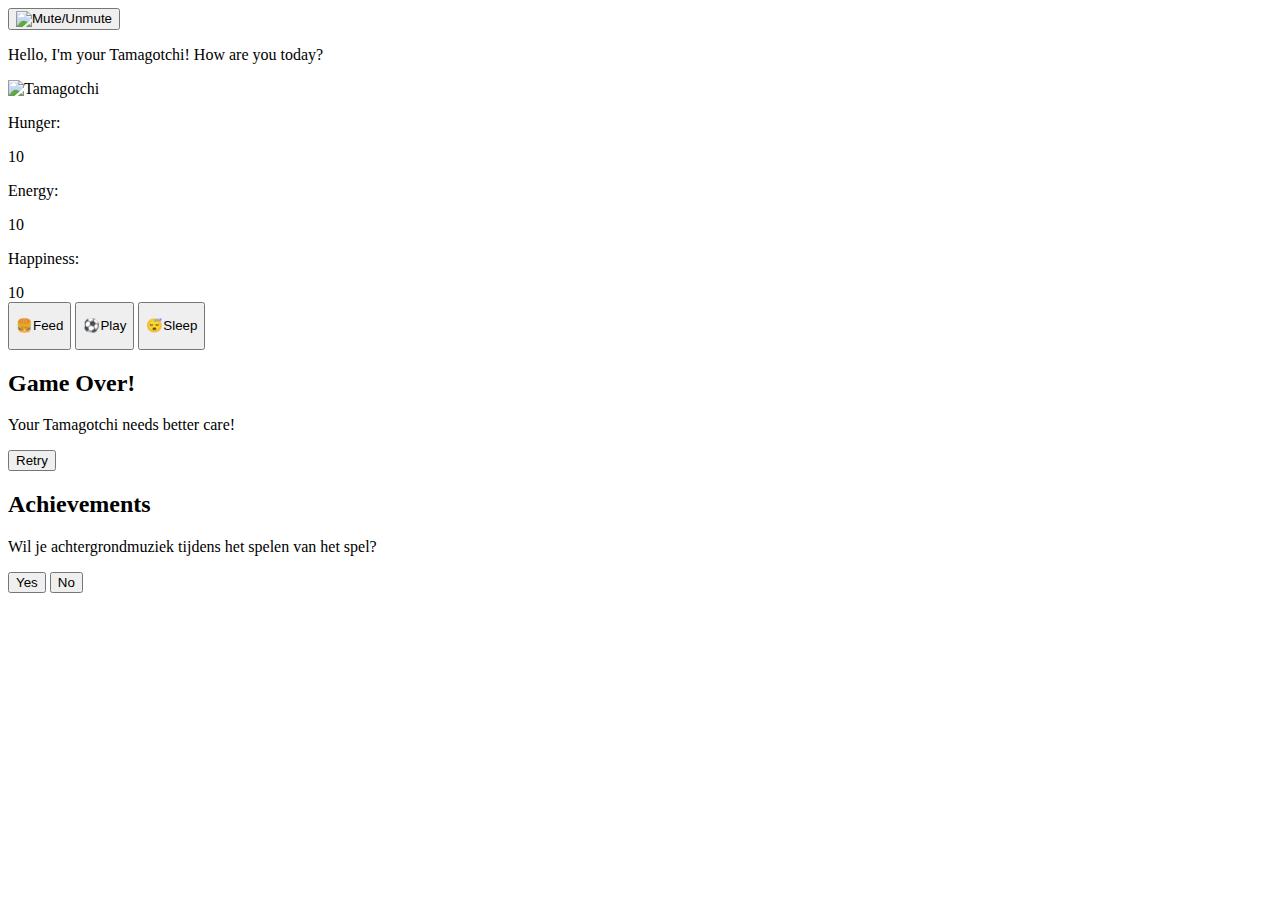
==== index.html @ 39789593 "Add files via upload" ====
<!DOCTYPE html>
<html lang="en">
<head>
    <meta charset="UTF-8">
    <meta name="viewport" content="width=device-width, initial-scale=1.0">
    <title>Tamagotchi Project</title>
    <link rel="stylesheet" href="style.css">    
</head>
<body>

    <header>
        <button class="mute-button" onclick="toggleMute()">
            <img id="mute-icon" src="unmute-icon.png" alt="Mute/Unmute">
        </button>
        
    </header>



    <section class="chatbox">   
        <p id="tamagotchi-chat">Hello, I'm your Tamagotchi! How are you today?</p>
    </section>
    
    <section class="tamagotchi-container">
        <section class="screen">
            <img id="tamagotchi-image" src="StartTM.png" alt="Tamagotchi">
        </section>
        <section class="status-bars">
            <section class="bar-container">
                <p>Hunger:</p>
                <section class="bar">
                    <section id="hunger-bar" class="fill" style="width: 100%;">
                        <span id="hunger-value">10</span>
                    </section>
                </section>
                <p>Energy:</p>
                <section class="bar">
                    <section id="energy-bar" class="fill" style="width: 100%;">
                        <span id="energy-value">10</span>
                    </section>
                </section>
                <p>Happiness:</p>
                <section class="bar">
                    <section id="happiness-bar" class="fill" style="width: 100%;">
                        <span id="happiness-value">10</span>
                    </section>
                </section>
            </section>
        </section>

        <section class="buttons">
            <button class="button" onclick="feed()">
                <p class="Feed">🍔Feed</p>
            </button>
            <button class="button" onclick="play()">
                <p class="Play">⚽Play</p>
            </button>
            <button class="button" onclick="sleep()">
                <p class="Wash">😴Sleep</p>
            </button>
        </section>
        <section class="game-over" id="game-over">
            <h2>Game Over!</h2>
            <p>Your Tamagotchi needs better care!</p>
            <button onclick="retry()">Retry</button>
        </section>
    </section>
    
    <section class="achievements">
        <h2>Achievements</h2>
        <ul id="achievement-list">
          
        </ul>
    </section>
    <script src="script.js"></script>
</body>
</html>
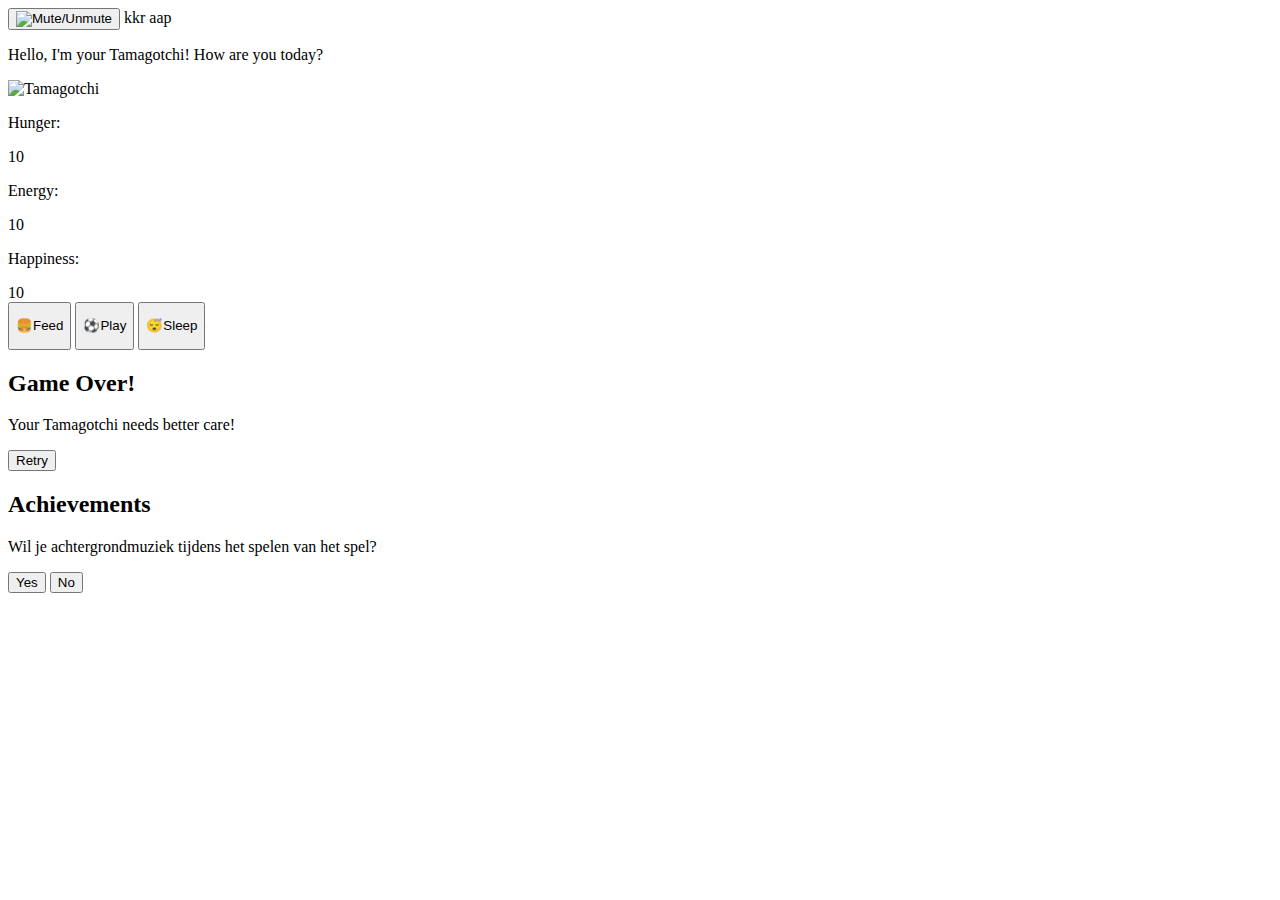
==== commit b5813166: "test" ====
--- a/index.html
+++ b/index.html
@@ -12,7 +12,7 @@
         <button class="mute-button" onclick="toggleMute()">
             <img id="mute-icon" src="unmute-icon.png" alt="Mute/Unmute">
         </button>
-        
+        kkr aap
     </header>
 
 
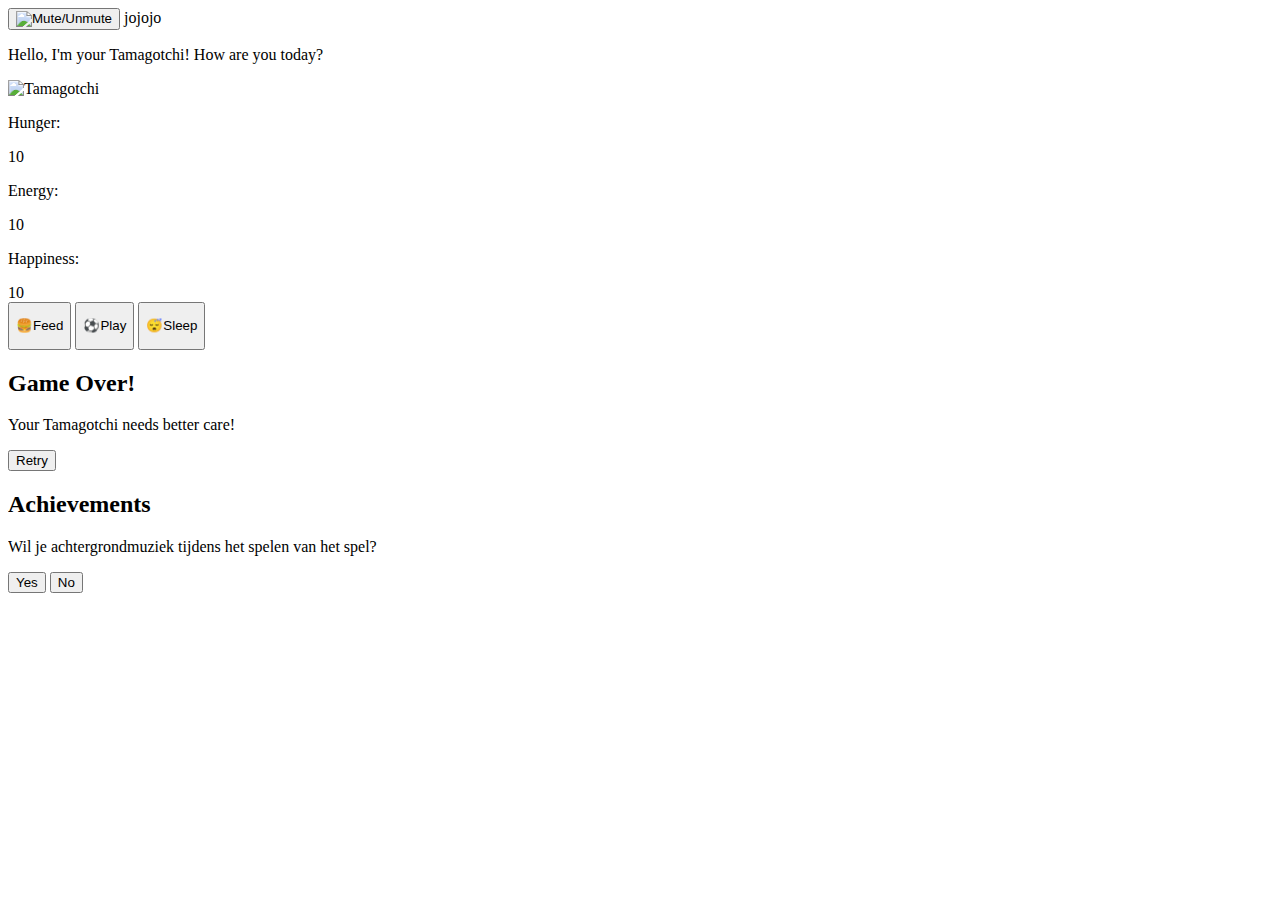
==== commit 4b816bba: "test" ====
--- a/index.html
+++ b/index.html
@@ -12,7 +12,7 @@
         <button class="mute-button" onclick="toggleMute()">
             <img id="mute-icon" src="unmute-icon.png" alt="Mute/Unmute">
         </button>
-        kkr aap
+        jojojo
     </header>
 
 
@@ -20,7 +20,6 @@
     <section class="chatbox">   
         <p id="tamagotchi-chat">Hello, I'm your Tamagotchi! How are you today?</p>
     </section>
-    
     <section class="tamagotchi-container">
         <section class="screen">
             <img id="tamagotchi-image" src="StartTM.png" alt="Tamagotchi">
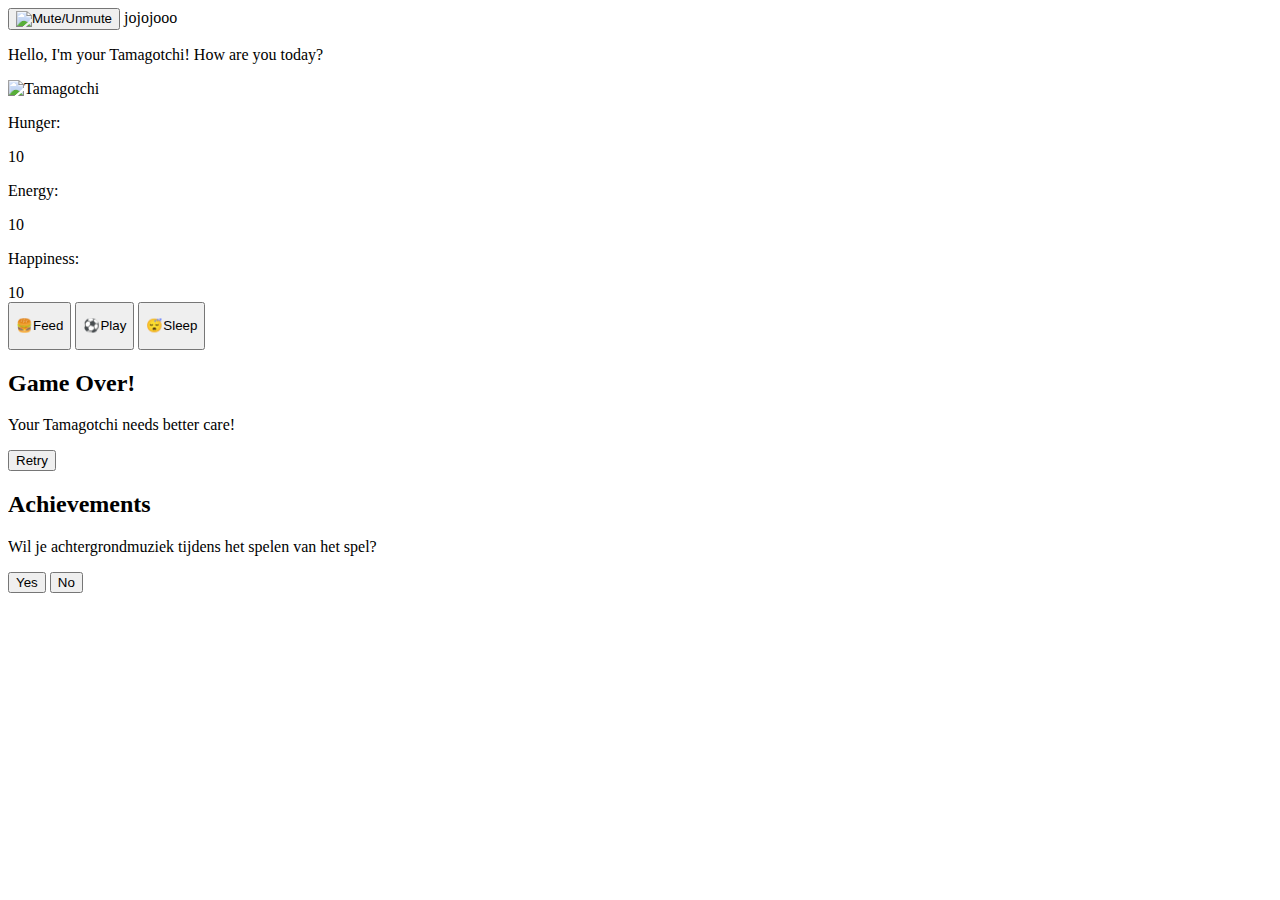
==== commit eff65a80: "test" ====
--- a/index.html
+++ b/index.html
@@ -12,7 +12,7 @@
         <button class="mute-button" onclick="toggleMute()">
             <img id="mute-icon" src="unmute-icon.png" alt="Mute/Unmute">
         </button>
-        jojojo
+        jojojooo
     </header>
 
 
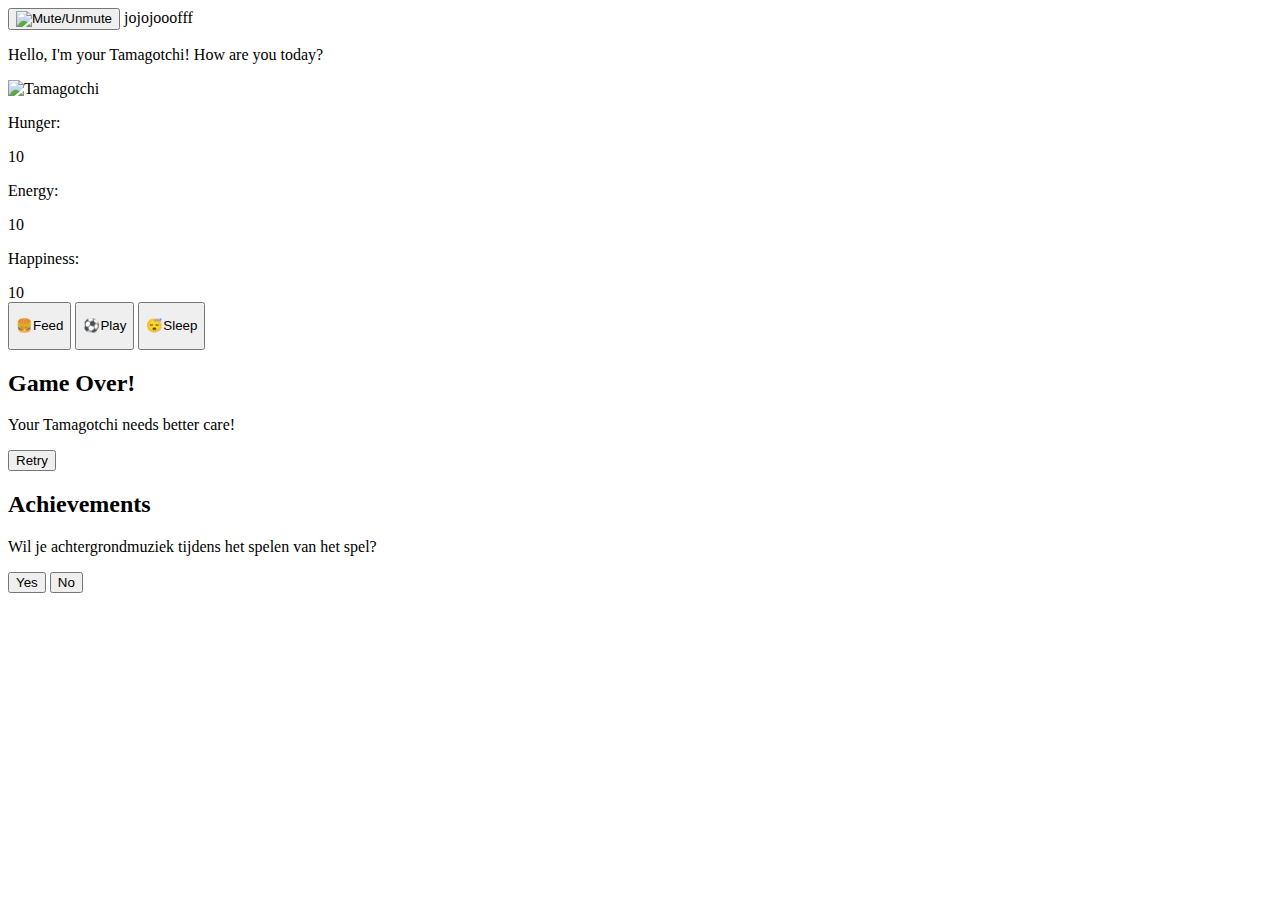
==== commit 677f5209: "test" ====
--- a/index.html
+++ b/index.html
@@ -12,7 +12,7 @@
         <button class="mute-button" onclick="toggleMute()">
             <img id="mute-icon" src="unmute-icon.png" alt="Mute/Unmute">
         </button>
-        jojojooo
+        jojojooofff
     </header>
 
 
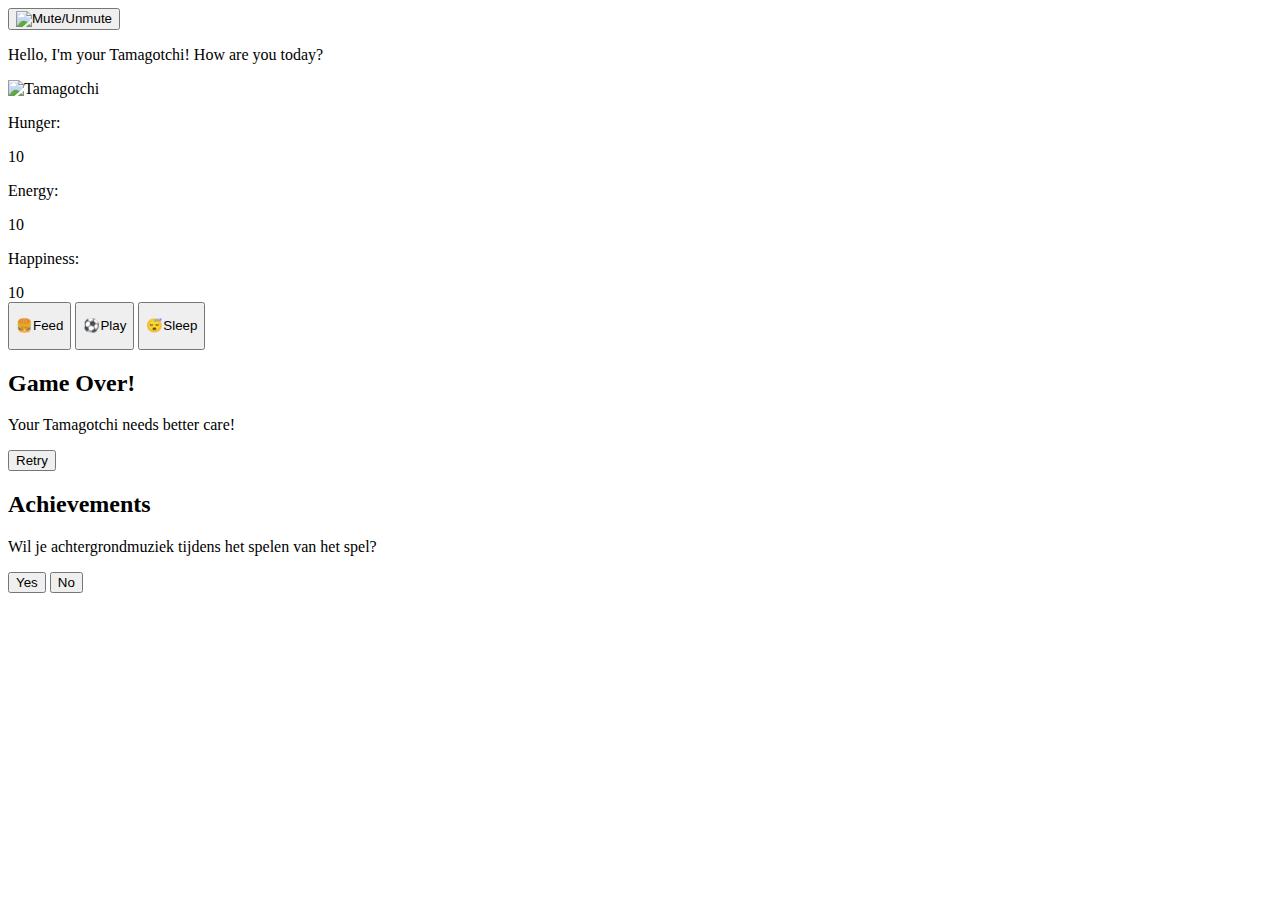
==== commit b8f00b84: "test1" ====
--- a/index.html
+++ b/index.html
@@ -12,7 +12,6 @@
         <button class="mute-button" onclick="toggleMute()">
             <img id="mute-icon" src="unmute-icon.png" alt="Mute/Unmute">
         </button>
-        jojojooofff
     </header>
 
 
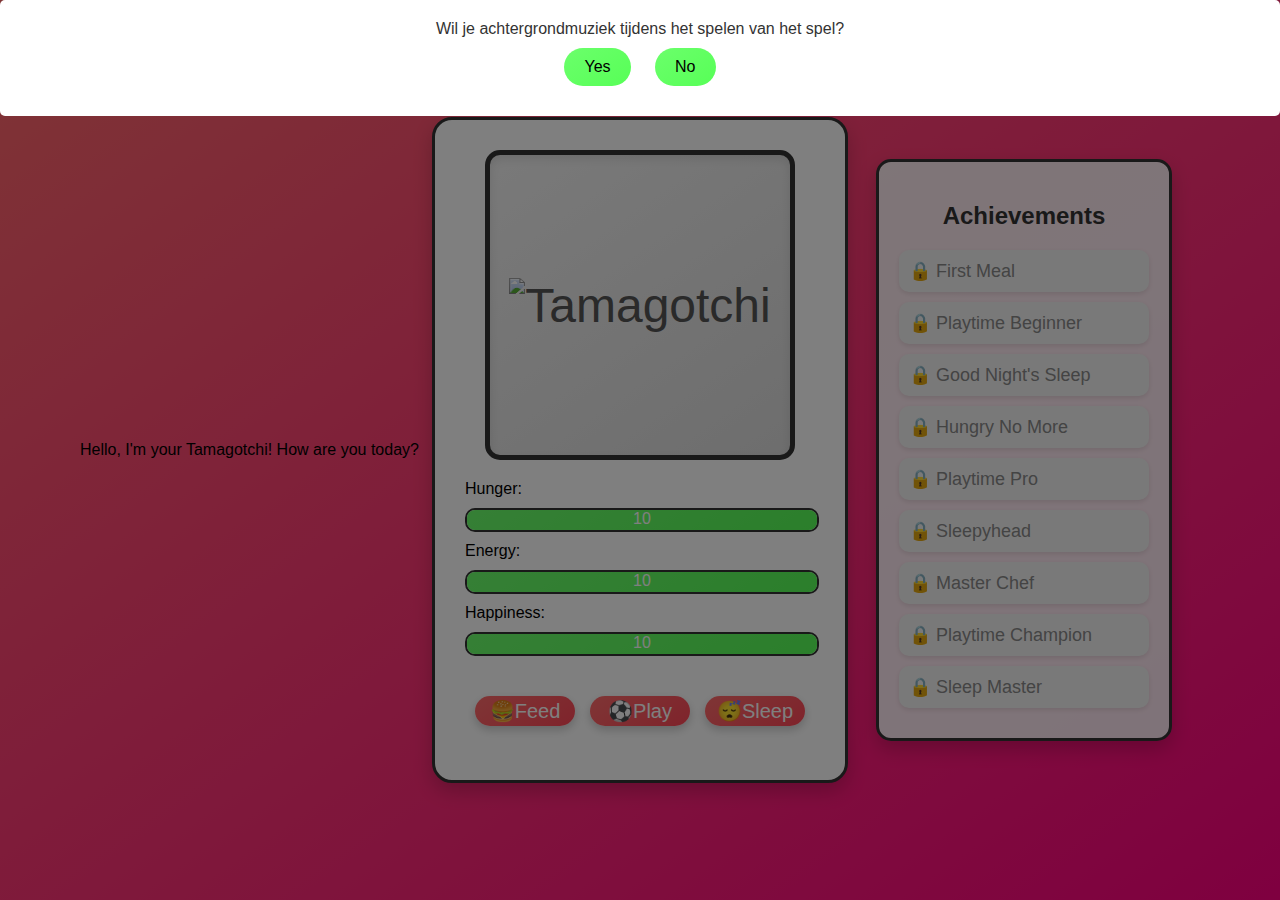
==== commit 4a10b1c4: "Eerste verandering" ====
--- a/index.html
+++ b/index.html
@@ -7,18 +7,27 @@
     <link rel="stylesheet" href="style.css">    
 </head>
 <body>
-
     <header>
+        
+        <button class="pause-button" onclick="togglePause()">⏸️ Pause</button>
         <button class="mute-button" onclick="toggleMute()">
             <img id="mute-icon" src="unmute-icon.png" alt="Mute/Unmute">
         </button>
     </header>
 
 
+    <section id="pause-menu" class="modal">
+        <section class="modal-content">
+            <h2>Pause Menu</h2>
+            <button onclick="goToHome()">Return to Home</button>
+            <button onclick="resumeGame()">Resume Game</button>
+        </section>
+    </section>
 
     <section class="chatbox">   
         <p id="tamagotchi-chat">Hello, I'm your Tamagotchi! How are you today?</p>
     </section>
+    
     <section class="tamagotchi-container">
         <section class="screen">
             <img id="tamagotchi-image" src="StartTM.png" alt="Tamagotchi">
@@ -67,9 +76,18 @@
     <section class="achievements">
         <h2>Achievements</h2>
         <ul id="achievement-list">
-          
+            <li class="locked">🔒 First Meal</li>
+            <li class="locked">🔒 Playtime Beginner</li>
+            <li class="locked">🔒 Good Night's Sleep</li>
+            <li class="locked">🔒 Hungry No More</li>
+            <li class="locked">🔒 Playtime Pro</li>
+            <li class="locked">🔒 Sleepyhead</li>
+            <li class="locked">🔒 Master Chef</li>
+            <li class="locked">🔒 Playtime Champion</li>
+            <li class="locked">🔒 Sleep Master</li>
         </ul>
     </section>
+        
     <script src="script.js"></script>
 </body>
-</html>
+</html>--- a/style.css
+++ b/style.css
@@ -0,0 +1,327 @@
+header {
+  display: flex;
+  justify-content: space-between;
+  padding: 10px;
+}
+
+body {
+  font-family: 'Comic Sans MS', cursive, sans-serif;
+  display: flex;
+  justify-content: center;
+  align-items: center;
+  height: 100vh;
+  margin: 0;
+  background: linear-gradient(145deg, #ff6b6b, #ff0080);
+  overflow: hidden;
+}
+
+.tamagotchi-container {
+  margin: 0;
+  display: flex;
+  flex-direction: column;
+  align-items: center;
+  padding: 30px;
+  border: 3px solid #333;
+  border-radius: 20px;
+  background-color: #fff;
+  box-shadow: 0 8px 20px rgba(0, 0, 0, 0.2);
+  width: 350px;
+  position: absolute;
+  height: 600px;
+}
+
+.screen {
+  margin: 0;
+  width: 300px;
+  height: 300px;
+  background: linear-gradient(145deg, #f3f3f3, #dcdcdc);
+  border: 5px solid #333;
+  border-radius: 15px;
+  display: flex;
+  justify-content: center;
+  align-items: center;
+  margin-bottom: 20px;
+  font-size: 48px;
+  color: #555;
+  box-shadow: inset 0 4px 10px rgba(0, 0, 0, 0.1);
+}
+
+.status-bars {
+  margin: 0;
+  width: 100%;
+}
+
+.bar-container {
+  margin: 0;
+  display: flex;
+  flex-direction: column;
+  gap: 10px;
+}
+
+.bar {
+  margin: 0;
+  height: 20px;
+  width: 100%;
+  background-color: rgb(255, 255, 255);
+  border-radius: 10px;
+  overflow: hidden;
+  border: 2px solid #333;
+}
+
+.fill {
+  height: 100%;
+  background: linear-gradient(145deg, #6bff6b, #57ff57);
+  position: relative;
+  transition: width 0.8s ease;
+}
+
+.fill span {
+  position: absolute;
+  width: 100%;
+  text-align: center;
+  color: rgb(255, 255, 255);
+  font-weight: 20px;
+}
+
+.buttons {
+  display: flex;
+  gap: 15px;
+}
+
+.button {
+  margin-top: 40px;
+  width: 100px;
+  height: 30px;
+  border: none;
+  border-radius: 20px;
+  background: linear-gradient(145deg, #ff6b6b, #ff4757);
+  color: white;
+  font-size: 24px;
+  cursor: pointer;
+  box-shadow: 0 4px 10px rgba(0, 0, 0, 0.2);
+  transition: transform 0.1s ease-in-out;
+}
+
+.button:active {
+  transform: scale(0.9);
+}
+
+.Play, .Feed, .Wash {
+  font-size: 20px;
+}
+
+.game-over {
+  display: none;
+  margin: 0;
+  position: absolute;
+  top: 50%;
+  left: 50%;
+  transform: translate(-50%, -50%);
+  text-align: center;
+  background: rgba(244, 77, 77, 0.8);
+  color: white;
+  padding: 20px;
+  border-radius: 10px;
+  z-index: 1000;
+}
+
+.game-over button {
+  margin-top: 10px;
+  padding: 10px 20px;
+  font-size: 16px;
+  border-radius: 20px;
+}
+
+.hunger-value {
+  margin-top: 20px;
+}
+
+p {
+  margin: 0;
+}
+
+.home-container {
+  text-align: center;
+  overflow: hidden;
+  padding: 40px;
+  border: 3px solid #333;
+  border-radius: 20px;
+  background: radial-gradient(circle, #ffffff, #ffe6e6);
+  box-shadow: 0 8px 20px rgba(0, 0, 0, 0.2);
+  width: 400px;
+}
+
+.start-button {
+  padding: 15px 30px;
+  margin: 20px;
+  font-size: 20px;
+  border: none;
+  border-radius: 10px;
+  background: linear-gradient(145deg, #6bff6b, #57ff57);
+  color: #333;
+  cursor: pointer;
+  box-shadow: 0 6px 15px rgba(0, 0, 0, 0.2);
+  transition: transform 0.1s ease-in-out, box-shadow 0.1s;
+}
+
+.start-button:active {
+  transform: scale(0.95);
+  box-shadow: 0 3px 10px rgba(0, 0, 0, 0.2);
+}
+
+.start-button a {
+  text-decoration: none;
+  color: inherit;
+}
+
+.start-button:hover {
+  color: red;
+}
+
+.chatbox {
+  margin-right: 500px;
+  position: absolute;
+  left: 80px;
+}
+
+.mute-button {
+  background: none;
+  border: none;
+  cursor: pointer;
+  font-size: 24px;
+  position: absolute;
+  right: 20px;
+  top: 20px;
+}
+
+.mute-button img {
+  width: 30px;
+  height: 30px;
+}
+
+.modal {
+  display: none;
+  position: fixed;
+  z-index: 1;
+  left: 0;
+  top: 0;
+  width: 100%;
+  height: 100%;
+  background-color: rgba(0, 0, 0, 0.5);
+  display: flex;
+  justify-content: center;
+  align-items: center;
+}
+
+.modal-content {
+  background-color: rgba(255, 255, 255, 1);
+  padding: 20px;
+  border-radius: 5px;
+  text-align: center;
+  color: #333;
+}
+
+.modal-content button {
+  margin: 10px;
+  padding: 10px 20px;
+  border-radius: 20px;
+  border: none;
+  background: linear-gradient(145deg, #6bff6b, #57ff57);
+  color: rgb(0, 0, 0);
+  font-size: 16px;
+  cursor: pointer;
+  transition: background-color 0.3s ease;
+}
+
+.modal-content button:hover {
+  background-color: #45a049;
+}
+
+.achievements {
+  position: absolute;
+  margin-left: 60%;
+  background-color: rgba(255, 255, 255, 0.9);
+  padding: 20px;
+  border-radius: 15px;
+  box-shadow: 0 8px 20px rgba(0, 0, 0, 0.2);
+  width: 250px;
+  border: 3px solid #333;
+}
+
+.achievements h2 {
+  font-size: 24px;
+  color: #333;
+  text-align: center;
+}
+
+#achievement-list {
+  list-style-type: none;
+  padding: 0;
+  margin: 0;
+}
+
+#achievement-list li {
+  margin-bottom: 10px;
+  font-size: 18px;
+  color: #888;
+  padding: 10px;
+  background-color: #f3f3f3;
+  border-radius: 10px;
+  box-shadow: 0 2px 5px rgba(0, 0, 0, 0.1);
+  transition: color 0.3s ease, background-color 0.3s ease;
+}
+
+#achievement-list li.unlocked {
+  color: #000;
+  background-color: #e0ffe0;
+}
+
+/* Voeg dit toe aan je bestaande CSS */
+.pause-button {
+  position: absolute;
+  top: 20px;
+  left: 20px;
+  background: none;
+  border: none;
+  font-size: 24px;
+  cursor: pointer;
+  color: white;
+}
+
+.pause-button:hover {
+  color: #ff6b6b;
+}
+
+#pause-menu {
+  display: none; /* Verberg het pauzemenu standaard */
+  position: fixed;
+  top: 0;
+  left: 0;
+  width: 100%;
+  height: 100%;
+  background-color: rgba(0, 0, 0, 0.5);
+  justify-content: center;
+  align-items: center;
+  z-index: 1000;
+}
+
+#pause-menu .modal-content {
+  background-color: white;
+  padding: 20px;
+  border-radius: 10px;
+  text-align: center;
+}
+
+#pause-menu button {
+  margin: 10px;
+  padding: 10px 20px;
+  border: none;
+  border-radius: 5px;
+  background-color: #ff6b6b;
+  color: white;
+  cursor: pointer;
+}
+
+#pause-menu button:hover {
+  background-color: #ff4757;
+}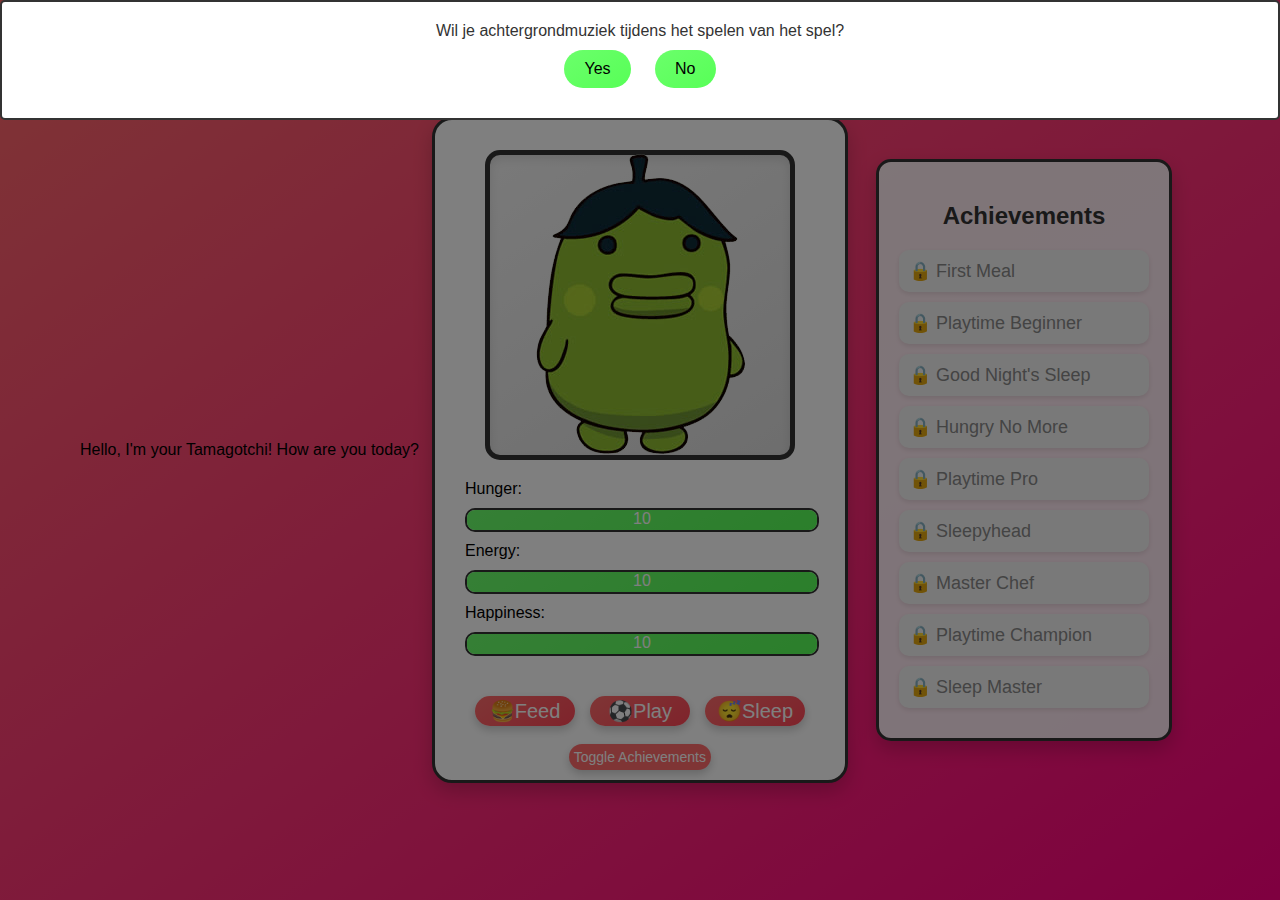
==== commit 3b002e67: "toggle achievement , hamburger menu" ====
--- a/index.html
+++ b/index.html
@@ -5,16 +5,15 @@
     <meta name="viewport" content="width=device-width, initial-scale=1.0">
     <title>Tamagotchi Project</title>
     <link rel="stylesheet" href="style.css">    
+    <link rel="stylesheet" href="https://cdnjs.cloudflare.com/ajax/libs/font-awesome/6.0.0/css/all.min.css">
 </head>
 <body>
     <header>
-        
-        <button class="pause-button" onclick="togglePause()">⏸️ Pause</button>
+        <button class="pause-button" onclick="togglePause()"><i class="fa fa-bars"></i></button>
         <button class="mute-button" onclick="toggleMute()">
             <img id="mute-icon" src="unmute-icon.png" alt="Mute/Unmute">
         </button>
     </header>
-
 
     <section id="pause-menu" class="modal">
         <section class="modal-content">
@@ -65,13 +64,17 @@
             <button class="button" onclick="sleep()">
                 <p class="Wash">😴Sleep</p>
             </button>
+            
         </section>
+        <button id="toggle-achievements-button" class="toggle" onclick="toggleAchievements()">Toggle Achievements</button>
         <section class="game-over" id="game-over">
             <h2>Game Over!</h2>
             <p>Your Tamagotchi needs better care!</p>
             <button onclick="retry()">Retry</button>
         </section>
     </section>
+    
+    
     
     <section class="achievements">
         <h2>Achievements</h2>
@@ -86,6 +89,8 @@
             <li class="locked">🔒 Playtime Champion</li>
             <li class="locked">🔒 Sleep Master</li>
         </ul>
+
+        
     </section>
         
     <script src="script.js"></script>
--- a/style.css
+++ b/style.css
@@ -1,327 +1,360 @@
 header {
-  display: flex;
-  justify-content: space-between;
-  padding: 10px;
+    display: flex;
+    justify-content: space-between;
+    padding: 10px;
 }
 
 body {
-  font-family: 'Comic Sans MS', cursive, sans-serif;
-  display: flex;
-  justify-content: center;
-  align-items: center;
-  height: 100vh;
-  margin: 0;
-  background: linear-gradient(145deg, #ff6b6b, #ff0080);
-  overflow: hidden;
+    font-family: 'Comic Sans MS', cursive, sans-serif;
+    display: flex;
+    justify-content: center;
+    align-items: center;
+    height: 100vh;
+    margin: 0;
+    background: linear-gradient(145deg, #ff6b6b, #ff0080);
+    overflow: hidden;
 }
 
 .tamagotchi-container {
-  margin: 0;
-  display: flex;
-  flex-direction: column;
-  align-items: center;
-  padding: 30px;
-  border: 3px solid #333;
-  border-radius: 20px;
-  background-color: #fff;
-  box-shadow: 0 8px 20px rgba(0, 0, 0, 0.2);
-  width: 350px;
-  position: absolute;
-  height: 600px;
+    margin: 0;
+    display: flex;
+    flex-direction: column;
+    align-items: center;
+    padding: 30px;
+    border: 3px solid #333;
+    border-radius: 20px;
+    background-color: #fff;
+    box-shadow: 0 8px 20px rgba(0, 0, 0, 0.2);
+    width: 350px;
+    position: absolute;
+    height: 600px;
 }
 
 .screen {
-  margin: 0;
-  width: 300px;
-  height: 300px;
-  background: linear-gradient(145deg, #f3f3f3, #dcdcdc);
-  border: 5px solid #333;
-  border-radius: 15px;
-  display: flex;
-  justify-content: center;
-  align-items: center;
-  margin-bottom: 20px;
-  font-size: 48px;
-  color: #555;
-  box-shadow: inset 0 4px 10px rgba(0, 0, 0, 0.1);
+    margin: 0;
+    width: 300px;
+    height: 300px;
+    background: linear-gradient(145deg, #f3f3f3, #dcdcdc);
+    border: 5px solid #333;
+    border-radius: 15px;
+    display: flex;
+    justify-content: center;
+    align-items: center;
+    margin-bottom: 20px;
+    font-size: 48px;
+    color: #555;
+    box-shadow: inset 0 4px 10px rgba(0, 0, 0, 0.1);
 }
 
 .status-bars {
-  margin: 0;
-  width: 100%;
+    margin: 0;
+    width: 100%;
 }
 
 .bar-container {
-  margin: 0;
-  display: flex;
-  flex-direction: column;
-  gap: 10px;
+    margin: 0;
+    display: flex;
+    flex-direction: column;
+    gap: 10px;
 }
 
 .bar {
-  margin: 0;
-  height: 20px;
-  width: 100%;
-  background-color: rgb(255, 255, 255);
-  border-radius: 10px;
-  overflow: hidden;
-  border: 2px solid #333;
+    margin: 0;
+    height: 20px;
+    width: 100%;
+    background-color: rgb(255, 255, 255);
+    border-radius: 10px;
+    overflow: hidden;
+    border: 2px solid #333;
 }
 
 .fill {
-  height: 100%;
-  background: linear-gradient(145deg, #6bff6b, #57ff57);
-  position: relative;
-  transition: width 0.8s ease;
+    height: 100%;
+    background: linear-gradient(145deg, #6bff6b, #57ff57);
+    position: relative;
+    transition: width 0.8s ease;
 }
 
 .fill span {
-  position: absolute;
-  width: 100%;
-  text-align: center;
-  color: rgb(255, 255, 255);
-  font-weight: 20px;
+    position: absolute;
+    width: 100%;
+    text-align: center;
+    color: rgb(255, 255, 255);
+    font-weight: 20px;
 }
 
 .buttons {
-  display: flex;
-  gap: 15px;
+    display: flex;
+    gap: 15px;
 }
 
 .button {
-  margin-top: 40px;
-  width: 100px;
-  height: 30px;
-  border: none;
-  border-radius: 20px;
-  background: linear-gradient(145deg, #ff6b6b, #ff4757);
-  color: white;
-  font-size: 24px;
-  cursor: pointer;
-  box-shadow: 0 4px 10px rgba(0, 0, 0, 0.2);
-  transition: transform 0.1s ease-in-out;
+    margin-top: 40px;
+    width: 100px;
+    height: 30px;
+    border: none;
+    border-radius: 20px;
+    background: linear-gradient(145deg, #ff6b6b, #ff4757);
+    color: white;
+    font-size: 24px;
+    cursor: pointer;
+    box-shadow: 0 4px 10px rgba(0, 0, 0, 0.2);
+    transition: transform 0.1s ease-in-out;
 }
 
 .button:active {
-  transform: scale(0.9);
+    transform: scale(0.9);
 }
 
 .Play, .Feed, .Wash {
-  font-size: 20px;
+    font-size: 20px;
 }
 
 .game-over {
-  display: none;
-  margin: 0;
-  position: absolute;
-  top: 50%;
-  left: 50%;
-  transform: translate(-50%, -50%);
-  text-align: center;
-  background: rgba(244, 77, 77, 0.8);
-  color: white;
-  padding: 20px;
-  border-radius: 10px;
-  z-index: 1000;
+    display: none;
+    margin: 0;
+    position: absolute;
+    top: 50%;
+    left: 50%;
+    transform: translate(-50%, -50%);
+    text-align: center;
+    background: rgba(244, 77, 77, 0.8);
+    color: white;
+    padding: 20px;
+    border-radius: 10px;
+    z-index: 1000;
 }
 
 .game-over button {
-  margin-top: 10px;
-  padding: 10px 20px;
-  font-size: 16px;
-  border-radius: 20px;
+    margin-top: 10px;
+    padding: 10px 20px;
+    font-size: 16px;
+    border-radius: 20px;
 }
 
 .hunger-value {
-  margin-top: 20px;
+    margin-top: 20px;
 }
 
 p {
-  margin: 0;
+    margin: 0;
 }
 
 .home-container {
-  text-align: center;
-  overflow: hidden;
-  padding: 40px;
-  border: 3px solid #333;
-  border-radius: 20px;
-  background: radial-gradient(circle, #ffffff, #ffe6e6);
-  box-shadow: 0 8px 20px rgba(0, 0, 0, 0.2);
-  width: 400px;
+    text-align: center;
+    overflow: hidden;
+    padding: 40px;
+    border: 3px solid #333;
+    border-radius: 20px;
+    background: radial-gradient(circle, #ffffff, #ffe6e6);
+    box-shadow: 0 8px 20px rgba(0, 0, 0, 0.2);
+    width: 400px;
 }
 
 .start-button {
-  padding: 15px 30px;
-  margin: 20px;
-  font-size: 20px;
-  border: none;
-  border-radius: 10px;
-  background: linear-gradient(145deg, #6bff6b, #57ff57);
-  color: #333;
-  cursor: pointer;
-  box-shadow: 0 6px 15px rgba(0, 0, 0, 0.2);
-  transition: transform 0.1s ease-in-out, box-shadow 0.1s;
+    padding: 15px 30px;
+    margin: 20px;
+    font-size: 20px;
+    border: none;
+    border-radius: 10px;
+    background: linear-gradient(145deg, #6bff6b, #57ff57);
+    color: #333;
+    cursor: pointer;
+    box-shadow: 0 6px 15px rgba(0, 0, 0, 0.2);
+    transition: transform 0.1s ease-in-out, box-shadow 0.1s;
 }
 
 .start-button:active {
-  transform: scale(0.95);
-  box-shadow: 0 3px 10px rgba(0, 0, 0, 0.2);
+    transform: scale(0.95);
+    box-shadow: 0 3px 10px rgba(0, 0, 0, 0.2);
 }
 
 .start-button a {
-  text-decoration: none;
-  color: inherit;
+    text-decoration: none;
+    color: inherit;
 }
 
 .start-button:hover {
-  color: red;
+    color: red;
 }
 
 .chatbox {
-  margin-right: 500px;
-  position: absolute;
-  left: 80px;
+    margin-right: 500px;
+    position: absolute;
+    left: 80px;
 }
 
 .mute-button {
-  background: none;
-  border: none;
-  cursor: pointer;
-  font-size: 24px;
-  position: absolute;
-  right: 20px;
-  top: 20px;
+    background: none;
+    border: none;
+    cursor: pointer;
+    font-size: 24px;
+    position: absolute;
+    right: 20px;
+    top: 20px;
 }
 
 .mute-button img {
-  width: 30px;
-  height: 30px;
+    width: 30px;
+    height: 30px;
 }
 
 .modal {
-  display: none;
-  position: fixed;
-  z-index: 1;
-  left: 0;
-  top: 0;
-  width: 100%;
-  height: 100%;
-  background-color: rgba(0, 0, 0, 0.5);
-  display: flex;
-  justify-content: center;
-  align-items: center;
+    display: none;
+    position: fixed;
+    z-index: 1;
+    left: 0;
+    top: 0;
+    width: 100%;
+    height: 100%;
+    background-color: rgba(0, 0, 0, 0.5);
+    display: flex;
+    justify-content: center;
+    align-items: center;
 }
 
 .modal-content {
-  background-color: rgba(255, 255, 255, 1);
-  padding: 20px;
-  border-radius: 5px;
-  text-align: center;
-  color: #333;
+    background-color: #FFF;
+    padding: 20px;
+    border-radius: 5px;
+    text-align: center;
+    color: #333;
+    border: solid 2px #333; 
 }
 
 .modal-content button {
-  margin: 10px;
-  padding: 10px 20px;
-  border-radius: 20px;
-  border: none;
-  background: linear-gradient(145deg, #6bff6b, #57ff57);
-  color: rgb(0, 0, 0);
-  font-size: 16px;
-  cursor: pointer;
-  transition: background-color 0.3s ease;
+    margin: 10px;
+    padding: 10px 20px;
+    border-radius: 20px;
+    border: none;
+    background: linear-gradient(145deg, #6bff6b, #57ff57);
+    color: rgb(0, 0, 0);
+    font-size: 16px;
+    cursor: pointer;
+    transition: background-color 0.3s ease;
 }
 
 .modal-content button:hover {
-  background-color: #45a049;
+    background-color: #45a049;
 }
 
 .achievements {
-  position: absolute;
-  margin-left: 60%;
-  background-color: rgba(255, 255, 255, 0.9);
-  padding: 20px;
-  border-radius: 15px;
-  box-shadow: 0 8px 20px rgba(0, 0, 0, 0.2);
-  width: 250px;
-  border: 3px solid #333;
+    position: absolute;
+    margin-left: 60%;
+    background-color: rgba(255, 255, 255, 0.9);
+    padding: 20px;
+    border-radius: 15px;
+    box-shadow: 0 8px 20px rgba(0, 0, 0, 0.2);
+    width: 250px;
+    border: 3px solid #333;
 }
 
 .achievements h2 {
-  font-size: 24px;
-  color: #333;
-  text-align: center;
+    font-size: 24px;
+    color: #333;
+    text-align: center;
 }
 
 #achievement-list {
-  list-style-type: none;
-  padding: 0;
-  margin: 0;
+    list-style-type: none;
+    padding: 0;
+    margin: 0;
 }
 
 #achievement-list li {
-  margin-bottom: 10px;
-  font-size: 18px;
-  color: #888;
-  padding: 10px;
-  background-color: #f3f3f3;
-  border-radius: 10px;
-  box-shadow: 0 2px 5px rgba(0, 0, 0, 0.1);
-  transition: color 0.3s ease, background-color 0.3s ease;
+    margin-bottom: 10px;
+    font-size: 18px;
+    color: #888;
+    padding: 10px;
+    background-color: #f3f3f3;
+    border-radius: 10px;
+    box-shadow: 0 2px 5px rgba(0, 0, 0, 0.1);
+    transition: color 0.3s ease, background-color 0.3s ease;
 }
 
 #achievement-list li.unlocked {
-  color: #000;
-  background-color: #e0ffe0;
+    color: #000;
+    background-color: #e0ffe0;
 }
 
 /* Voeg dit toe aan je bestaande CSS */
 .pause-button {
-  position: absolute;
-  top: 20px;
-  left: 20px;
-  background: none;
-  border: none;
-  font-size: 24px;
-  cursor: pointer;
-  color: white;
+    position: absolute;
+    top: 20px;
+    left: 20px;
+    background: none;
+    border: none;
+    font-size: 24px;
+    cursor: pointer;
+    color: white;
 }
 
 .pause-button:hover {
-  color: #ff6b6b;
+    color: #ff6b6b;
 }
 
 #pause-menu {
-  display: none; /* Verberg het pauzemenu standaard */
-  position: fixed;
-  top: 0;
-  left: 0;
-  width: 100%;
-  height: 100%;
-  background-color: rgba(0, 0, 0, 0.5);
-  justify-content: center;
-  align-items: center;
-  z-index: 1000;
+    display: none; /* Verberg het pauzemenu standaard */
+    position: fixed;
+    top: 0;
+    left: 0;
+    width: 100%;
+    height: 100%;
+    background-color: rgba(0, 0, 0, 0.5);
+    justify-content: center;
+    align-items: center;
+    z-index: 1000;
 }
 
 #pause-menu .modal-content {
-  background-color: white;
-  padding: 20px;
-  border-radius: 10px;
-  text-align: center;
+    background-color: #FFF;
+    padding: 20px;
+    border-radius: 10px;
+    text-align: center;
+    border: solid 3px #333;
 }
 
 #pause-menu button {
-  margin: 10px;
-  padding: 10px 20px;
-  border: none;
-  border-radius: 5px;
-  background-color: #ff6b6b;
-  color: white;
-  cursor: pointer;
+    margin: 10px;
+    padding: 10px 20px;
+    border: none;
+    border-radius: 6px;
+    background-color: #ff6b6b;
+    color: #FFF;
+    cursor: pointer;
+   
 }
 
 #pause-menu button:hover {
-  background-color: #ff4757;
-}+    color: #000000;
+   
+}
+
+.achievements.hidden {
+    display: none;
+   
+}
+
+#toggle-achievements-button {
+    position: absolute; 
+    top: 94.5%; 
+    right: 134px; 
+    background-color: #ff6b6b; 
+    color: white; 
+    border: none; 
+    padding: 5px 5px; 
+    border-radius: 20px; 
+    font-size: 14px; 
+    cursor: pointer; 
+    box-shadow: 0 4px 10px rgba(0, 0, 0, 0.2); 
+    transition: background-color 0.3s ease, transform 0.1s ease; 
+}
+
+
+#toggle-achievements-button:hover {
+    background-color: #ff4757; 
+}
+
+#toggle-achievements-button:active {
+    transform: scale(0.95); 
+}
